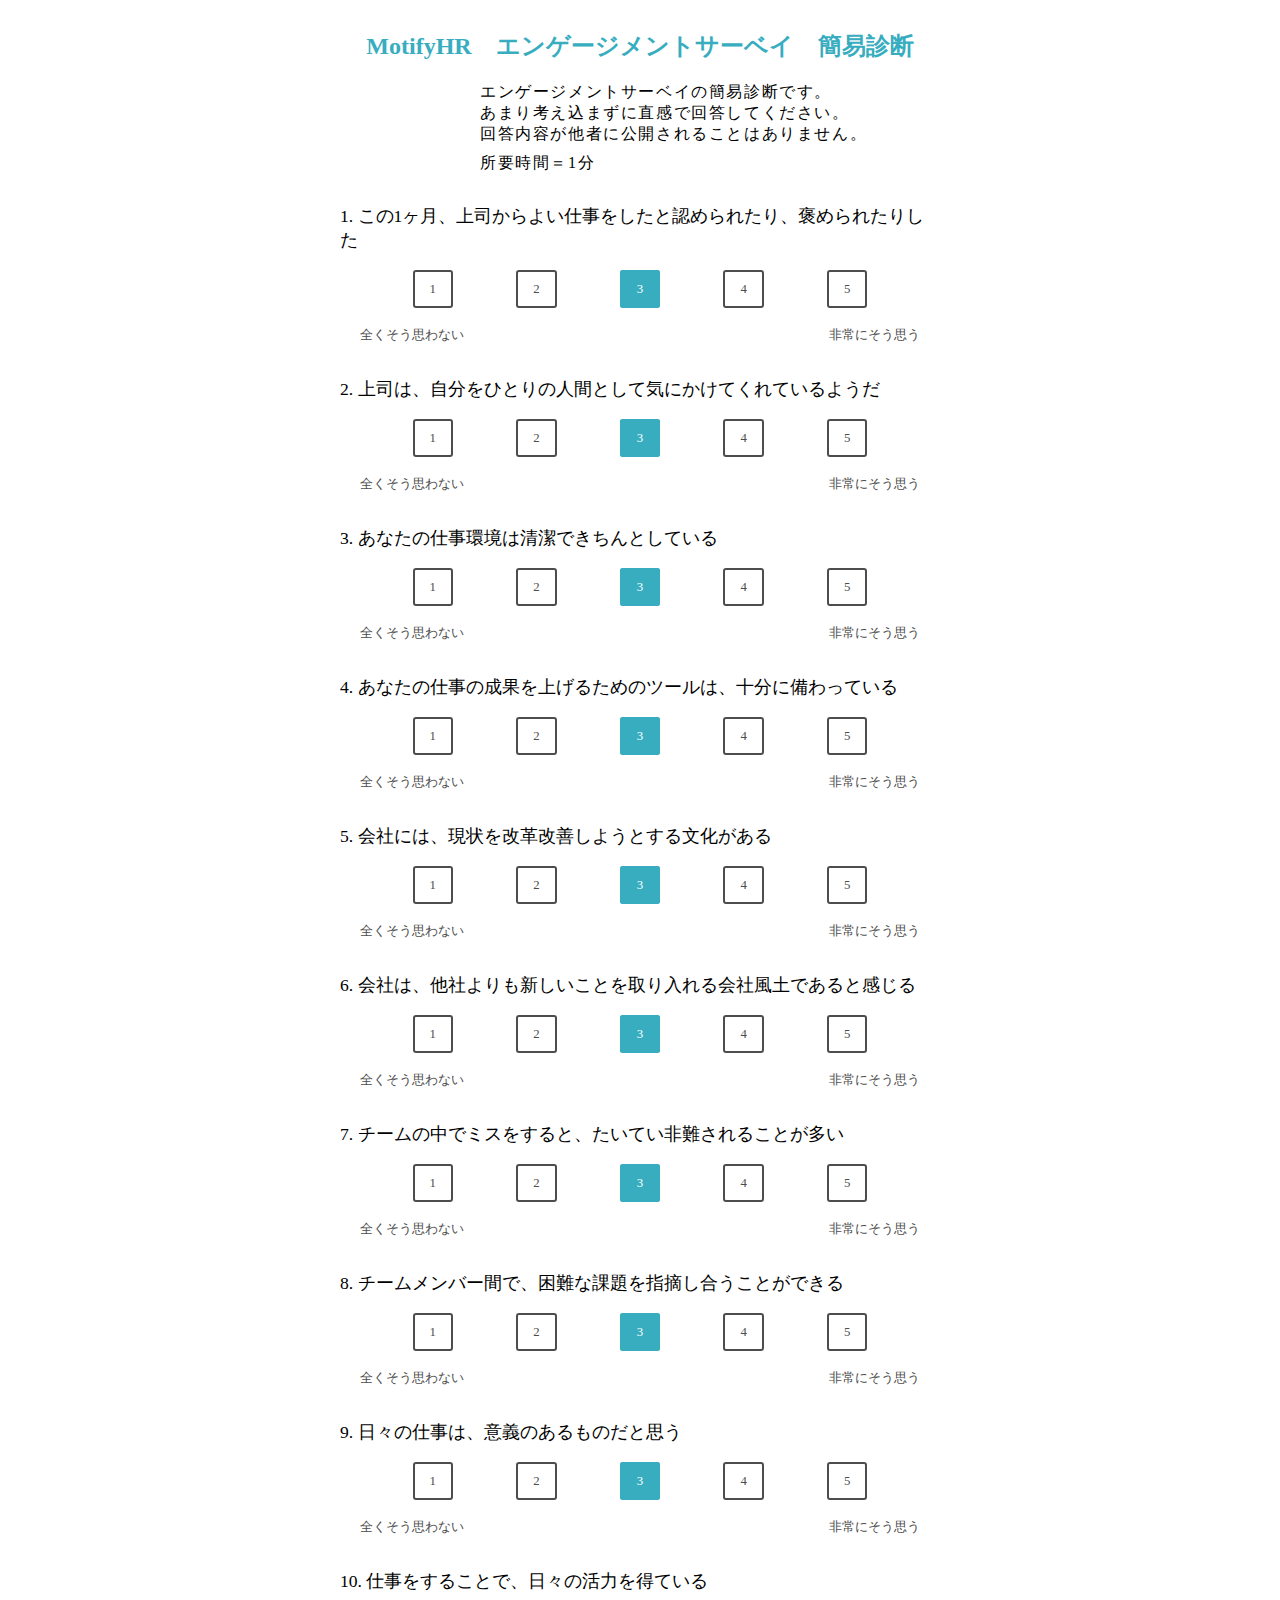
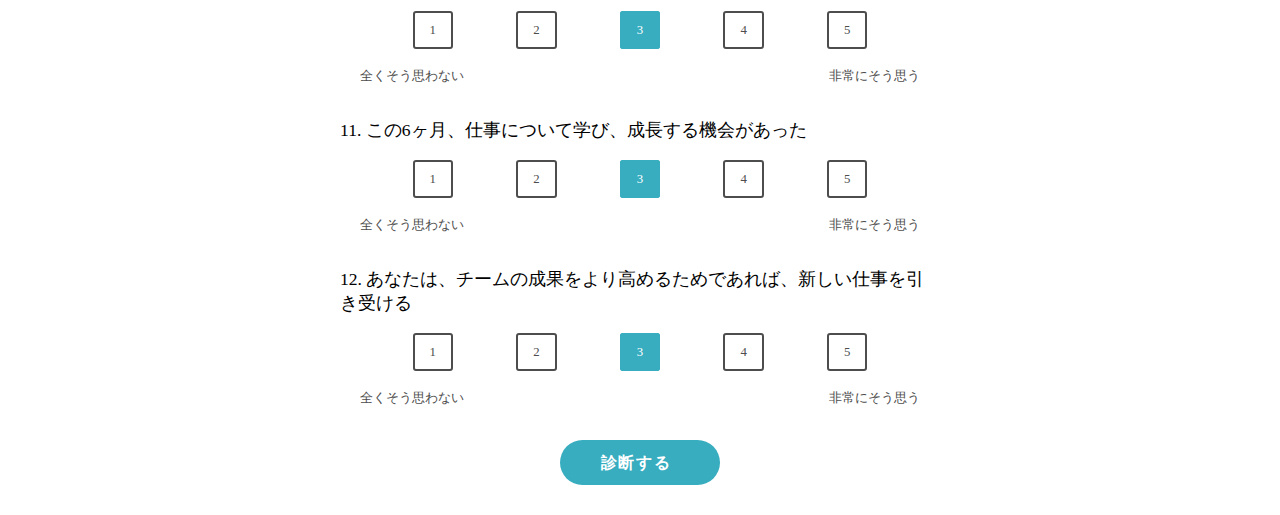
==== index.html @ 87b0053b "Add files via upload" ====
<!DOCTYPE html>
<html lang="ja" dir="ltr">
  <head>
    <meta charset="utf-8">
    <meta name="viewport" content="width=device-width,initial-scale=1.0,minimum-scale=1.0">
    <title></title>
    <link rel="stylesheet" href="style.css">
    <script src="https://code.jquery.com/jquery-3.3.1.js"></script>
    <link rel="stylesheet" href="https://pro.fontawesome.com/releases/v5.10.0/css/all.css" integrity="sha384-AYmEC3Yw5cVb3ZcuHtOA93w35dYTsvhLPVnYs9eStHfGJvOvKxVfELGroGkvsg+p" crossorigin="anonymous"/>
  </head>
  <body>
    <div class="container">
      <h1>MotifyHR　エンゲージメントサーベイ　簡易診断</h1>
      <div class="intro">
          エンゲージメントサーベイの簡易診断です。<br>
          あまり考え込まずに直感で回答してください。<br>
          回答内容が他者に公開されることはありません。
          <div class="">所要時間＝1分</div>
      </div>
        <div class="wrap">
          <div class="item">1. この1ヶ月、上司からよい仕事をしたと認められたり、褒められたりした</div>
          <div class="verticle">
            <input type="radio" name="firQ" value="4" id="firQ1">
            <label for="firQ1" class="label">1</label>

            <input type="radio" name="firQ" value="3" id="firQ2">
            <label for="firQ2" class="label">2</label>

            <input type="radio" name="firQ" value="2" id="firQ3" checked="checked">
            <label for="firQ3" class="label">3</label>

            <input type="radio" name="firQ" value="1" id="firQ4">
            <label for="firQ4" class="label">4</label>

            <input type="radio" name="firQ" value="0" id="firQ5">
            <label for="firQ5" class="label">5</label><br>

            <div class="lftLvl">全くそう思わない</div>
            <div class="rgtLvl">非常にそう思う</div>
          </div>
        </div>

        <div class="wrap">
          <div class="item">2. 上司は、自分をひとりの人間として気にかけてくれているようだ</div>
          <div class="verticle">
            <input type="radio" name="secQ" value="4" id="secQ1">
            <label for="secQ1" class="label">1</label>

            <input type="radio" name="secQ" value="3" id="secQ2">
            <label for="secQ2" class="label">2</label>

            <input type="radio" name="secQ" value="2" id="secQ3" checked="checked">
            <label for="secQ3" class="label">3</label>

            <input type="radio" name="secQ" value="1" id="secQ4">
            <label for="secQ4" class="label">4</label>

            <input type="radio" name="secQ" value="0" id="secQ5">
            <label for="secQ5" class="label">5</label><br>

            <div class="lftLvl">全くそう思わない</div>
            <div class="rgtLvl">非常にそう思う</div>
          </div>
        </div>

        <div class="wrap">
          <div class="item">3. あなたの仕事環境は清潔できちんとしている</div>
          <div class="verticle">
            <input type="radio" name="thiQ" value="4" id="thiQ1">
            <label for="thiQ1" class="label">1</label>

            <input type="radio" name="thiQ" value="3" id="thiQ2">
            <label for="thiQ2" class="label">2</label>

            <input type="radio" name="thiQ" value="2" id="thiQ3" checked="checked">
            <label for="thiQ3" class="label">3</label>

            <input type="radio" name="thiQ" value="1" id="thiQ4">
            <label for="thiQ4" class="label">4</label>

            <input type="radio" name="thiQ" value="0" id="thiQ5">
            <label for="thiQ5" class="label">5</label><br>

            <div class="lftLvl">全くそう思わない</div>
            <div class="rgtLvl">非常にそう思う</div>
          </div>
        </div>

        <div class="wrap">
          <div class="item">4. あなたの仕事の成果を上げるためのツールは、十分に備わっている</div>
          <div class="verticle">
            <input type="radio" name="forQ" value="4" id="forQ1">
            <label for="forQ1" class="label">1</label>

            <input type="radio" name="forQ" value="3" id="forQ2">
            <label for="forQ2" class="label">2</label>

            <input type="radio" name="forQ" value="2" id="forQ3" checked="checked">
            <label for="forQ3" class="label">3</label>

            <input type="radio" name="forQ" value="1" id="forQ4">
            <label for="forQ4" class="label">4</label>

            <input type="radio" name="forQ" value="0" id="forQ5">
            <label for="forQ5" class="label">5</label><br>

            <div class="lftLvl">全くそう思わない</div>
            <div class="rgtLvl">非常にそう思う</div>
          </div>
        </div>

        <div class="wrap">
          <div class="item">5. 会社には、現状を改革改善しようとする文化がある</div>
          <div class="verticle">
            <input type="radio" name="fifQ" value="4" id="fifQ1">
            <label for="fifQ1" class="label">1</label>

            <input type="radio" name="fifQ" value="3" id="fifQ2">
            <label for="fifQ2" class="label">2</label>

            <input type="radio" name="fifQ" value="2" id="fifQ3" checked="checked">
            <label for="fifQ3" class="label">3</label>

            <input type="radio" name="fifQ" value="1" id="fifQ4">
            <label for="fifQ4" class="label">4</label>

            <input type="radio" name="fifQ" value="0" id="fifQ5">
            <label for="fifQ5" class="label">5</label><br>

            <div class="lftLvl">全くそう思わない</div>
            <div class="rgtLvl">非常にそう思う</div>
          </div>
        </div>

        <div class="wrap">
          <div class="item">6. 会社は、他社よりも新しいことを取り入れる会社風土であると感じる</div>
          <div class="verticle">
            <input type="radio" name="sixQ" value="4" id="sixQ1">
            <label for="sixQ1" class="label">1</label>

            <input type="radio" name="sixQ" value="3" id="sixQ2">
            <label for="sixQ2" class="label">2</label>

            <input type="radio" name="sixQ" value="2" id="sixQ3" checked="checked">
            <label for="sixQ3" class="label">3</label>

            <input type="radio" name="sixQ" value="1" id="sixQ4">
            <label for="sixQ4" class="label">4</label>

            <input type="radio" name="sixQ" value="0" id="sixQ5">
            <label for="sixQ5" class="label">5</label><br>

            <div class="lftLvl">全くそう思わない</div>
            <div class="rgtLvl">非常にそう思う</div>
          </div>
        </div>

        <div class="wrap">
          <div class="item">7. チームの中でミスをすると、たいてい非難されることが多い</div>
          <div class="horizontal">
            <input type="radio" name="sevQ" value="4" id="sevQ1">
            <label for="sevQ1" class="label">1</label>

            <input type="radio" name="sevQ" value="3" id="sevQ2">
            <label for="sevQ2" class="label">2</label>

            <input type="radio" name="sevQ" value="2" id="sevQ3" checked="checked">
            <label for="sevQ3" class="label">3</label>

            <input type="radio" name="sevQ" value="1" id="sevQ4">
            <label for="sevQ4" class="label">4</label>

            <input type="radio" name="sevQ" value="0" id="sevQ5">
            <label for="sevQ5" class="label">5</label><br>

            <div class="lftLvl">全くそう思わない</div>
            <div class="rgtLvl">非常にそう思う</div>
          </div>
        </div>

        <div class="wrap">
          <div class="item">8. チームメンバー間で、困難な課題を指摘し合うことができる</div>
          <div class="horizontal">
            <input type="radio" name="eigQ" value="0" id="eigQ1">
            <label for="eigQ1" class="label">1</label>

            <input type="radio" name="eigQ" value="1" id="eigQ2">
            <label for="eigQ2" class="label">2</label>

            <input type="radio" name="eigQ" value="2" id="eigQ3" checked="checked">
            <label for="eigQ3" class="label">3</label>

            <input type="radio" name="eigQ" value="3" id="eigQ4">
            <label for="eigQ4" class="label">4</label>

            <input type="radio" name="eigQ" value="4" id="eigQ5">
            <label for="eigQ5" class="label">5</label><br>

            <div class="lftLvl">全くそう思わない</div>
            <div class="rgtLvl">非常にそう思う</div>
          </div>
        </div>

        <div class="wrap">
          <div class="item">9. 日々の仕事は、意義のあるものだと思う</div>
          <div class="horizontal">
            <input type="radio" name="ninQ" value="0" id="ninQ1">
            <label for="ninQ1" class="label">1</label>

            <input type="radio" name="ninQ" value="1" id="ninQ2">
            <label for="ninQ2" class="label">2</label>

            <input type="radio" name="ninQ" value="2" id="ninQ3" checked="checked">
            <label for="ninQ3" class="label">3</label>

            <input type="radio" name="ninQ" value="3" id="ninQ4">
            <label for="ninQ4" class="label">4</label>

            <input type="radio" name="ninQ" value="4" id="ninQ5">
            <label for="ninQ5" class="label">5</label><br>

            <div class="lftLvl">全くそう思わない</div>
            <div class="rgtLvl">非常にそう思う</div>
          </div>
        </div>

        <div class="wrap">
          <div class="item">10. 仕事をすることで、日々の活力を得ている</div>
          <div class="horizontal">
            <input type="radio" name="tenQ" value="0" id="tenQ1">
            <label for="tenQ1" class="label">1</label>

            <input type="radio" name="tenQ" value="1" id="tenQ2">
            <label for="tenQ2" class="label">2</label>

            <input type="radio" name="tenQ" value="2" id="tenQ3" checked="checked">
            <label for="tenQ3" class="label">3</label>

            <input type="radio" name="tenQ" value="3" id="tenQ4">
            <label for="tenQ4" class="label">4</label>

            <input type="radio" name="tenQ" value="4" id="tenQ5">
            <label for="tenQ5" class="label">5</label><br>

            <div class="lftLvl">全くそう思わない</div>
            <div class="rgtLvl">非常にそう思う</div>
          </div>
        </div>

        <div class="wrap">
          <div class="item">11. この6ヶ月、仕事について学び、成長する機会があった</div>
          <div class="horizontal">
            <input type="radio" name="eleQ" value="0" id="eleQ1">
            <label for="eleQ1" class="label">1</label>

            <input type="radio" name="eleQ" value="1" id="eleQ2">
            <label for="eleQ2" class="label">2</label>

            <input type="radio" name="eleQ" value="2" id="eleQ3" checked="checked">
            <label for="eleQ3" class="label">3</label>

            <input type="radio" name="eleQ" value="3" id="eleQ4">
            <label for="eleQ4" class="label">4</label>

            <input type="radio" name="eleQ" value="4" id="eleQ5">
            <label for="eleQ5" class="label">5</label><br>

            <div class="lftLvl">全くそう思わない</div>
            <div class="rgtLvl">非常にそう思う</div>
          </div>
        </div>

        <div class="wrap">
          <div class="item">12. あなたは、チームの成果をより高めるためであれば、新しい仕事を引き受ける</div>
          <div class="horizontal">
            <input type="radio" name="tweQ" value="0" id="tweQ1">
            <label for="tweQ1" class="label">1</label>

            <input type="radio" name="tweQ" value="1" id="tweQ2">
            <label for="tweQ2" class="label">2</label>

            <input type="radio" name="tweQ" value="2" id="tweQ3" checked="checked">
            <label for="tweQ3" class="label">3</label>

            <input type="radio" name="tweQ" value="3" id="tweQ4">
            <label for="tweQ4" class="label">4</label>

            <input type="radio" name="tweQ" value="4" id="tweQ5">
            <label for="tweQ5" class="label">5</label><br>

            <div class="lftLvl">全くそう思わない</div>
            <div class="rgtLvl">非常にそう思う</div>
          </div>
        </div>

      <a class="btn">診断する<i class="fas fa-arrow-right"></i></a>

    </div>
    <script src="script.js"></script>
  </body>
</html>
---- style.css ----
@charset "UTF-8";
* {
  margin: 0;
  padding: 0; }

.container {
  max-width: 800px;
  width: 100%;
  margin: 0 auto;
  padding: 30px 0;
  text-align: center; }

h1 {
  margin-bottom: 20px;
  font-size: 1.5em;
  color: #37adbf; }
  @media (max-width: 480px) {
    h1 {
      font-size: 0.9em; } }

h2 {
  margin-top: 20px;
  margin-bottom: -3%;
  font-size: 1.5em;
  color: #37adbf; }
  @media (max-width: 480px) {
    h2 {
      font-size: 0.9em; } }

.sech {
  margin-top: 10%; }

.intro {
  text-align: left;
  margin-bottom: -50px;
  margin-left: 30%;
  letter-spacing: 0.1em; }
  .intro div {
    margin-top: 0.5em; }
  @media (max-width: 768px) {
    .intro {
      margin-left: 25%; } }
  @media (max-width: 480px) {
    .intro {
      font-size: 0.8em;
      margin-left: 10%; } }

input {
  display: none; }
  input:checked + label {
    border-color: #37adbf;
    background-color: #37adbf;
    color: white; }

.label {
  margin: 30px;
  width: 40px;
  height: 30px;
  padding: 10px 15px;
  border: 2px solid #4d4d4d;
  text-decoration: none;
  border-radius: 3px;
  transition: .1s;
  color: #4d4d4d;
  cursor: pointer; }
  @media (max-width: 480px) {
    .label {
      margin: 10px; } }
  .label:hover {
    background-color: #E2EDF9; }
    @media (max-width: 768px) {
      .label:hover {
        background-color: #37adbf; } }
    @media (max-width: 480px) {
      .label:hover {
        background-color: #37adbf; } }

.item {
  margin-top: 80px;
  margin-bottom: 30px;
  padding: 0 100px;
  text-align: left;
  font-size: 1.1em; }
  @media (max-width: 480px) {
    .item {
      font-size: 0.8em;
      letter-spacing: 0.1em;
      padding: 0 15px; } }

.verticle, .horizontal {
  position: relative;
  font-size: 0.8em; }
  @media (max-width: 480px) {
    .verticle, .horizontal {
      font-size: 0.6em; } }

.lftLvl {
  display: inline-block;
  position: absolute;
  top: 45px;
  left: 120px;
  color: #4d4d4d; }
  @media (max-width: 480px) {
    .lftLvl {
      left: 10px; } }

.rgtLvl {
  display: inline-block;
  position: absolute;
  top: 45px;
  right: 120px;
  color: #4d4d4d; }
  @media (max-width: 480px) {
    .rgtLvl {
      right: 10px; } }

.btn {
  margin-top: 80px;
  display: inline-block;
  font-weight: bold;
  width: 20%;
  height: 45px;
  line-height: 45px;
  border-radius: 25px;
  text-decoration: none;
  letter-spacing: 0.1em;
  color: #FFF;
  background: #37adbf;
  transition: .1s;
  cursor: pointer; }
  @media (max-width: 480px) {
    .btn {
      width: 30%;
      height: 35px;
      line-height: 35px; } }
  .btn i {
    margin-left: 0.5em; }
    @media (max-width: 480px) {
      .btn i {
        display: none; } }
  .btn:hover {
    background-color: #3cb371;
    opacity: 0.8; }

.placeBox {
  position: relative;
  margin: 0 auto;
  width: 700px;
  height: 455px;
  display: flex;
  justify-content: center;
  /*左右中央揃え*/
  align-items: center;
  /*上下中央揃え*/ }
  .placeBox .top {
    position: absolute;
    top: 0;
    margin: 0 auto; }
  .placeBox .bottom {
    position: absolute;
    bottom: 0;
    margin: 0 auto; }
  @media (max-width: 768px) {
    .placeBox {
      width: 550px;
      height: 355px; } }
  @media (max-width: 480px) {
    .placeBox {
      width: 330px;
      height: 225px; } }
  .placeBox .pct {
    width: 50px;
    height: 60px;
    position: absolute;
    top: 0;
    left: 50px; }
    @media (max-width: 768px) {
      .placeBox .pct {
        width: 30px;
        height: 40px;
        position: absolute;
        top: 0;
        left: 56px; } }
    @media (max-width: 480px) {
      .placeBox .pct {
        width: 20px;
        height: 30px;
        position: absolute;
        top: 0;
        left: 53px; } }

.placeCenter {
  margin-bottom: 10px;
  margin-left: auto;
  margin-right: auto;
  position: relative;
  margin: 0 auto;
  width: 700px;
  height: 450px;
  display: flex;
  justify-content: center;
  /*左右中央揃え*/
  align-items: center;
  /*上下中央揃え*/ }
  .placeCenter .top {
    position: absolute;
    top: 0;
    margin: 0 auto; }
  .placeCenter .bottom {
    position: absolute;
    bottom: 0;
    margin: 0 auto; }
  @media (max-width: 768px) {
    .placeCenter {
      width: 550px;
      height: 355px; } }
  @media (max-width: 480px) {
    .placeCenter {
      width: 330px;
      height: 225px; } }

.graph {
  width: 550px;
  height: 400px; }
  @media (max-width: 768px) {
    .graph {
      width: 400px;
      height: 307px; } }
  @media (max-width: 480px) {
    .graph {
      width: 200px;
      height: 184px; } }

.left {
  margin-right: 5px; }

.right {
  margin-left: 5px; }

@media (max-width: 480px) {
  .top, .right, .bottom, .left {
    font-size: 0.8em; } }

.img {
  position: relative; }
  .img #opac {
    opacity: 0.8; }
  @media (max-width: 480px) {
    .img {
      font-size: 0.6em; } }
  .img .type1 {
    border: 1px solid #ff9900;
    border-radius: 50%;
    padding: 5%;
    opacity: 10;
    width: 25%;
    height: 20%;
    padding: 8%;
    position: absolute;
    top: 0;
    right: 5%; }
    @media (max-width: 768px) {
      .img .type1 {
        width: 35%;
        height: 25%;
        right: 0; } }
    @media (max-width: 480px) {
      .img .type1 {
        width: 40%;
        height: 33%;
        padding: 6%;
        top: -5%;
        right: -5%; } }
  .img .type2 {
    border: 1px solid #ff9900;
    border-radius: 50%;
    padding: 5%;
    opacity: 10;
    width: 40%;
    padding: 4%;
    position: absolute;
    top: 36%;
    right: 0; }
    @media (max-width: 768px) {
      .img .type2 {
        top: 34%;
        padding: 5%; } }
    @media (max-width: 480px) {
      .img .type2 {
        width: 50%;
        top: 35%;
        right: -7%; } }
    .img .type2 span {
      line-height: 2em; }
      @media (max-width: 768px) {
        .img .type2 span {
          line-height: normal; } }
      @media (max-width: 768px) {
        .img .type2 span {
          line-height: normal; } }
  .img .type3 {
    border: 1px solid #ff9900;
    border-radius: 50%;
    padding: 5%;
    opacity: 10;
    width: 40%;
    position: absolute;
    left: 10%;
    bottom: 28%;
    transform: rotate(-30deg); }
    @media (max-width: 768px) {
      .img .type3 {
        left: 5%;
        bottom: 25%; } }
    @media (max-width: 480px) {
      .img .type3 {
        width: 50%;
        left: -5%;
        bottom: 24.2%; } }
  .img span {
    background-color: white; }

.diag {
  display: none;
  padding: 5%;
  text-align: left;
  font-size: 1.1em; }
  @media (max-width: 768px) {
    .diag {
      padding: 10%;
      font-size: 1em; } }
  @media (max-width: 480px) {
    .diag {
      padding: 5%;
      font-size: 0.8em; } }

.explanation {
  padding: 5%;
  text-align: left;
  line-height: 1.5em;
  font-size: 1.1em; }
  @media (max-width: 768px) {
    .explanation {
      padding: 8%;
      font-size: 1em; } }
  @media (max-width: 480px) {
    .explanation {
      font-size: 0.8em;
      padding: 5%; } }
  .explanation h3 {
    margin-bottom: 10px; }
  .explanation span {
    color: #ff9900; }

.head {
  margin-top: 1em; }

.equal {
  margin-left: 1em; }

.text {
  margin-left: 2em; }
  @media (max-width: 480px) {
    .text {
      margin-left: 1em; } }

.leadSnt {
  color: #37adbf;
  font-size: 1.2em; }

@media (max-width: 768px) {
  .forPc {
    display: none; } }
@media (max-width: 480px) {
  .forPc {
    display: none; } }

.forTab {
  display: none; }
  @media (max-width: 768px) {
    .forTab {
      display: block; }
      .forTab .firSen {
        margin-bottom: 10px; } }
  @media (max-width: 480px) {
    .forTab {
      display: block;
      font-size: 0.9em; }
      .forTab .firSen {
        margin-bottom: 10px; } }

/*# sourceMappingURL=style.css.map */
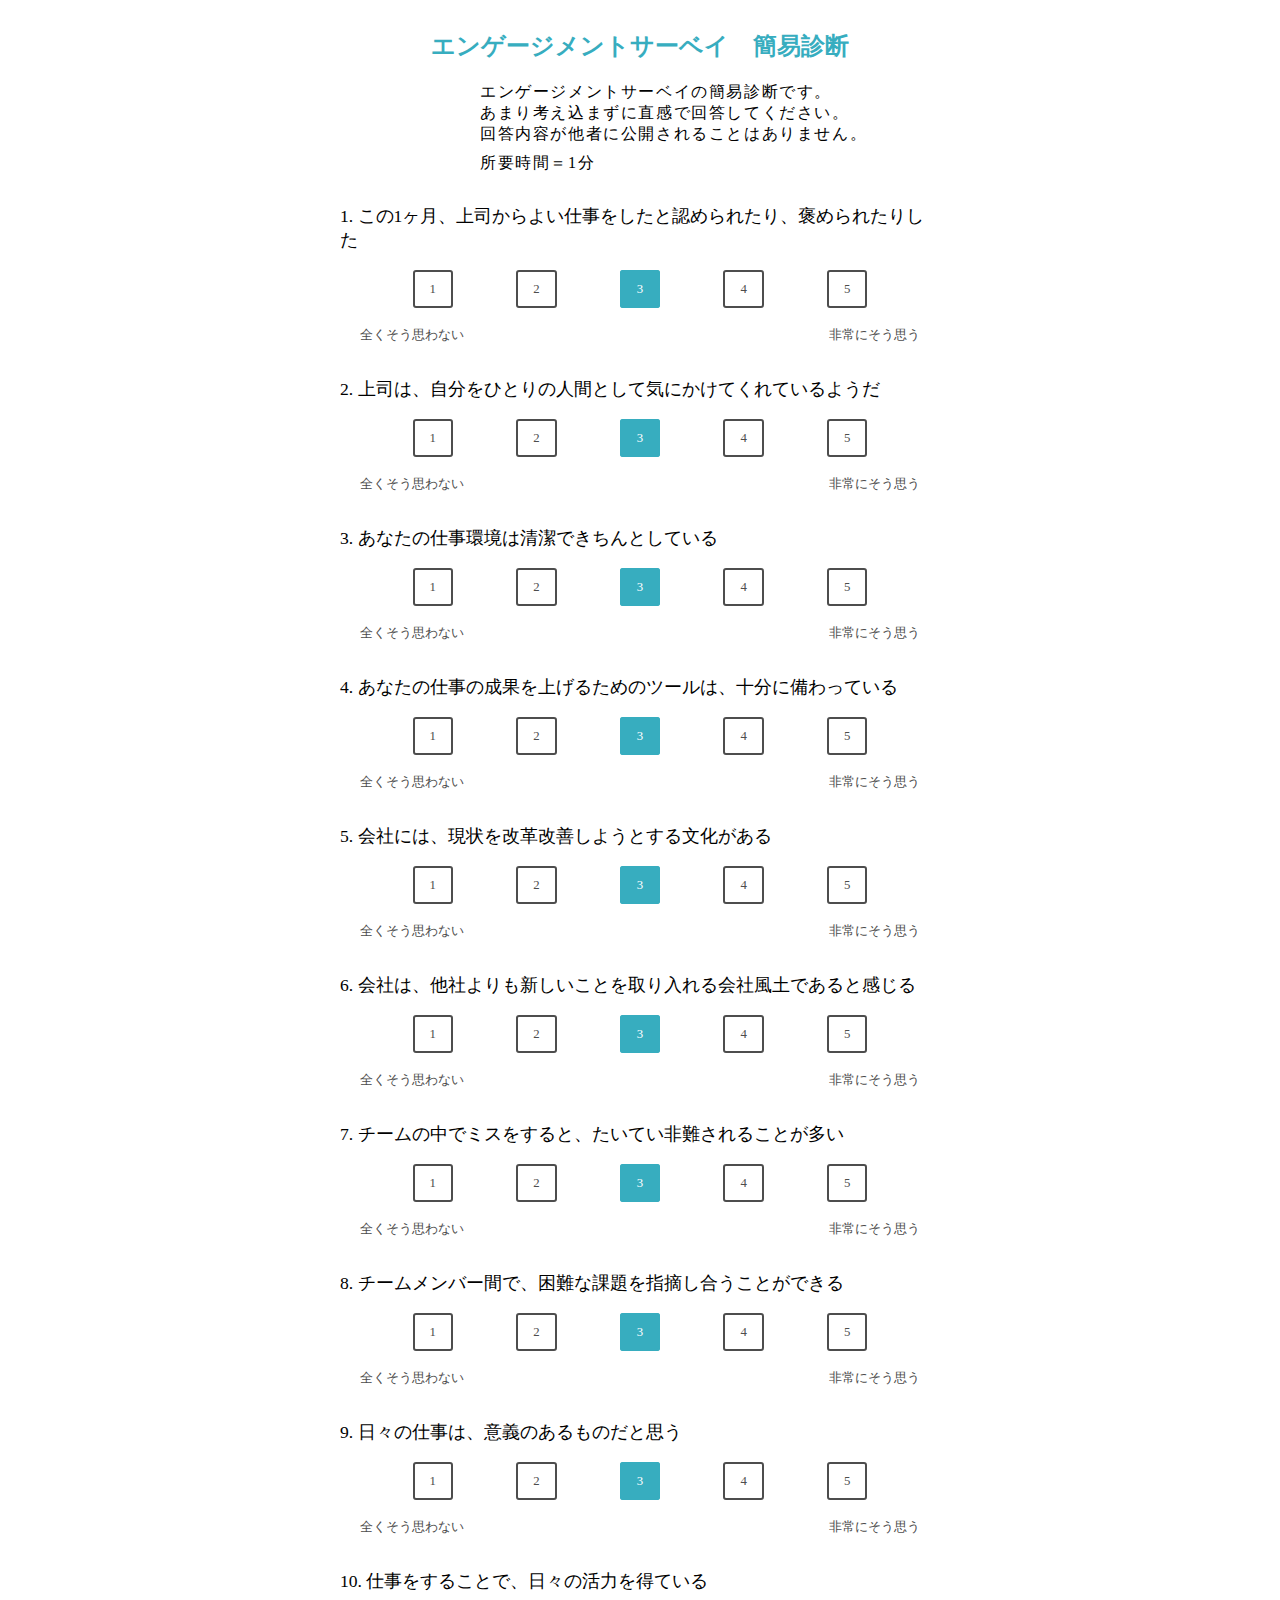
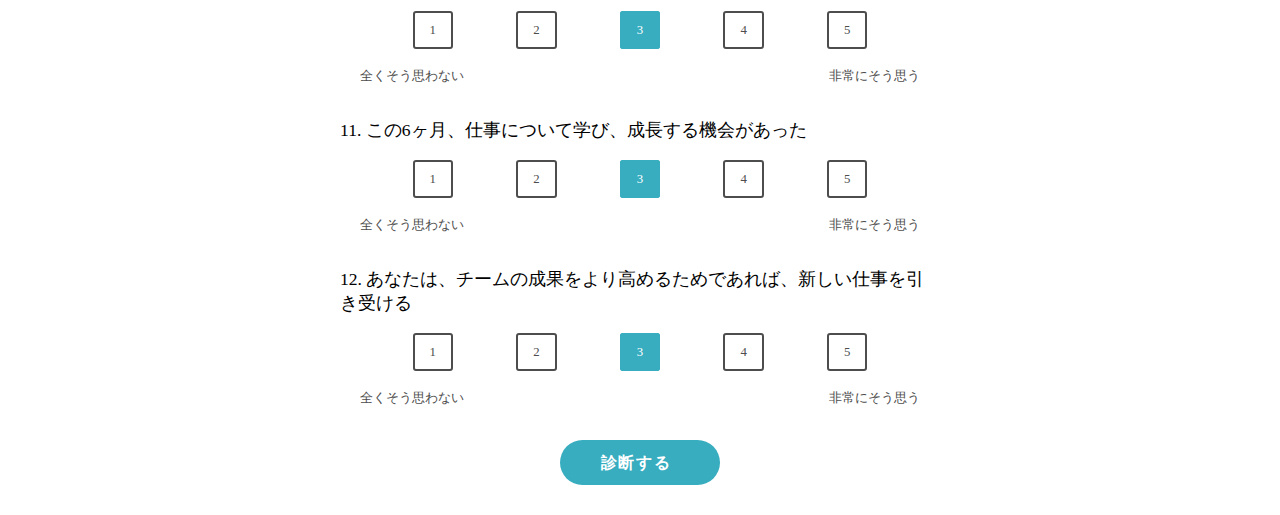
==== commit 05318635: "Add files via upload" ====
--- a/index.html
+++ b/index.html
@@ -10,7 +10,7 @@
   </head>
   <body>
     <div class="container">
-      <h1>MotifyHR　エンゲージメントサーベイ　簡易診断</h1>
+      <h1>エンゲージメントサーベイ　簡易診断</h1>
       <div class="intro">
           エンゲージメントサーベイの簡易診断です。<br>
           あまり考え込まずに直感で回答してください。<br>
